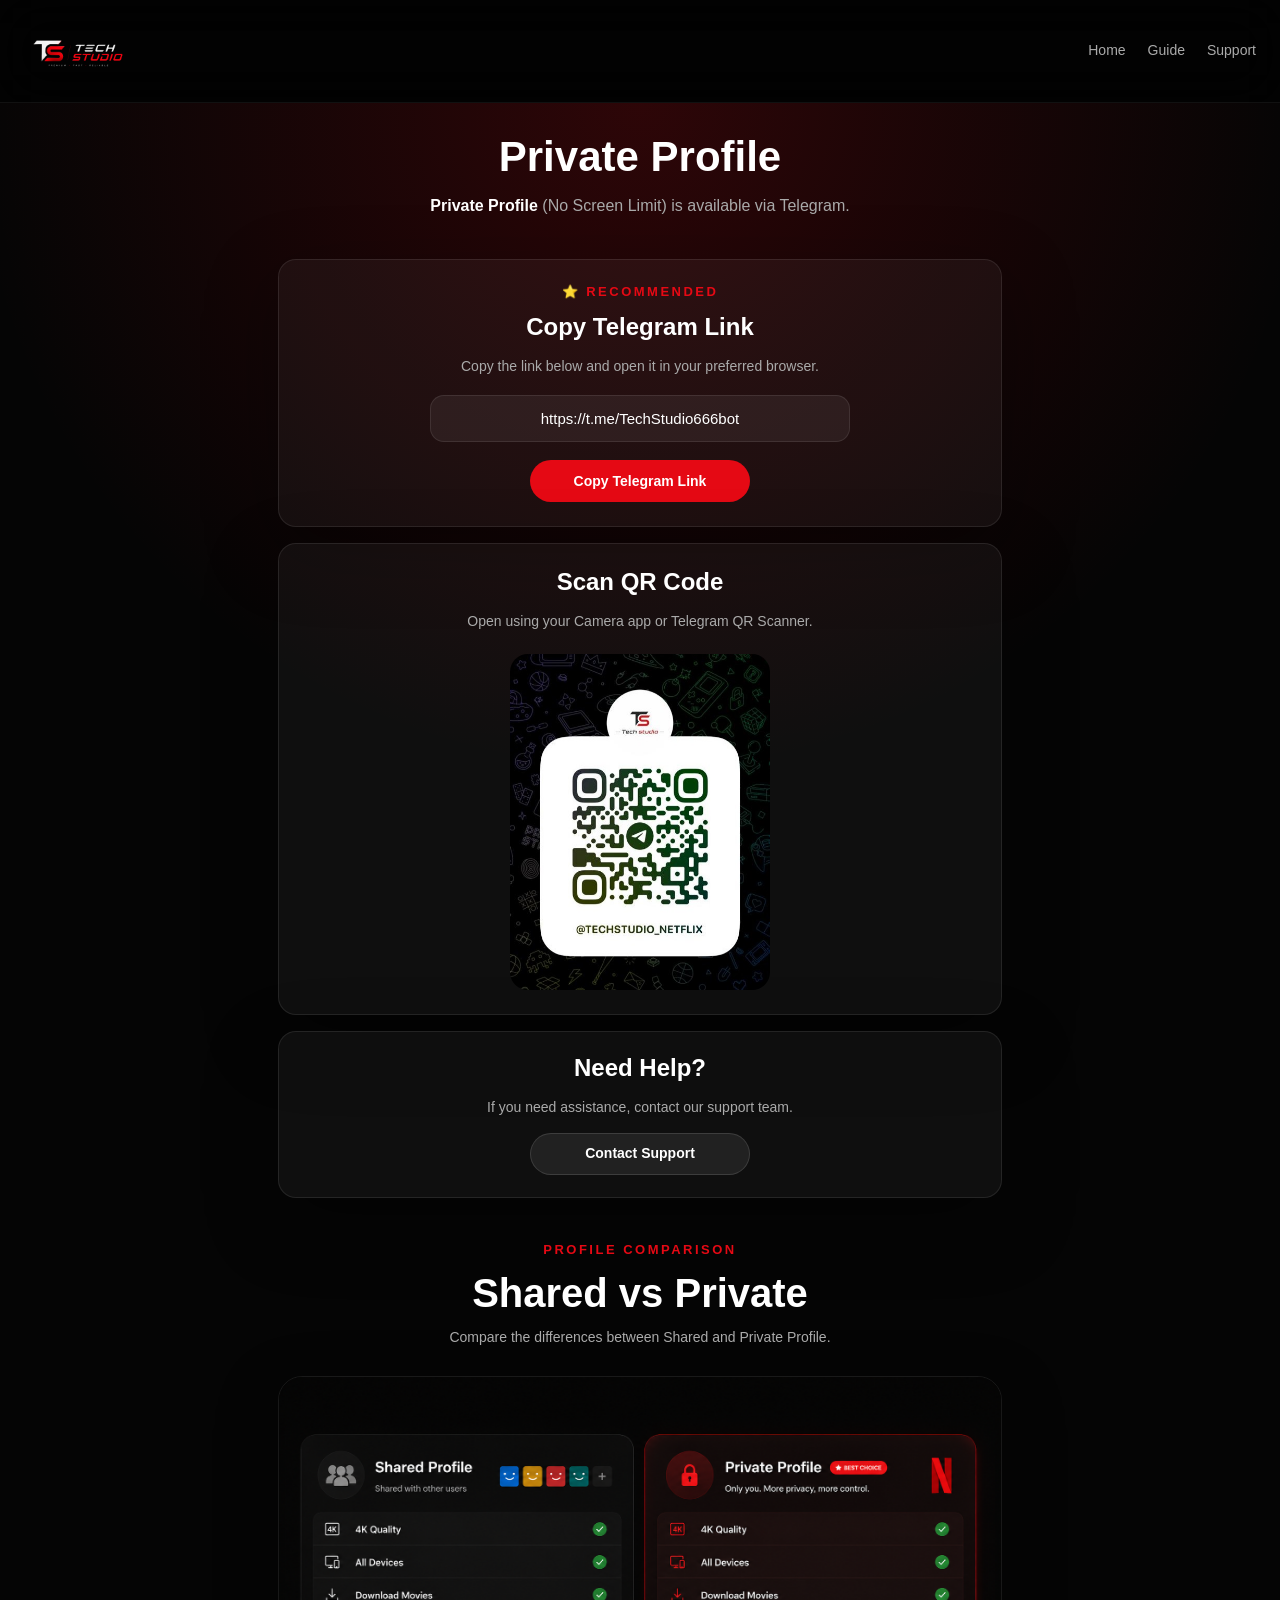
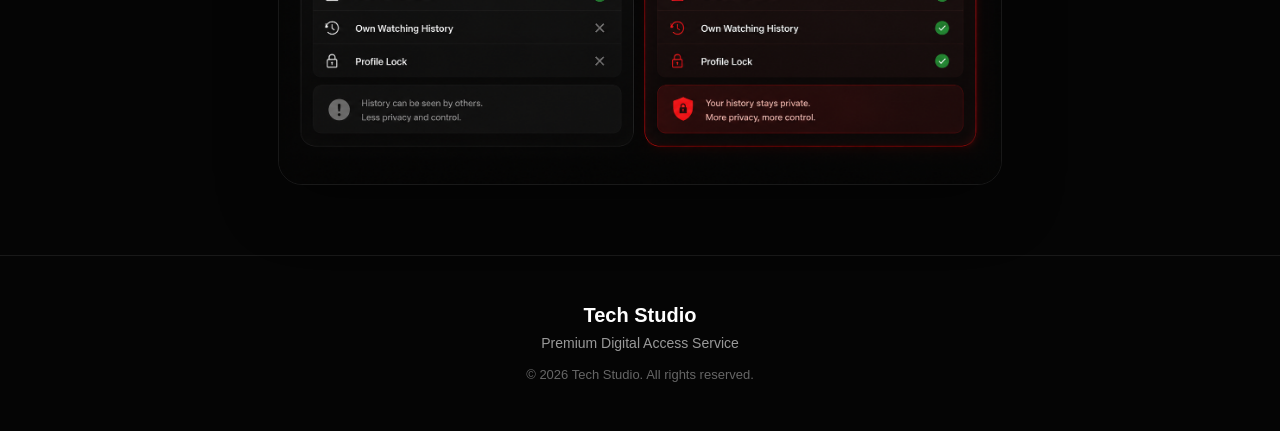
==== access.html @ a4d84f59 "Update guide" ====
<!DOCTYPE html>
<html lang="en">
<head>
  <meta charset="UTF-8" />
  <meta name="viewport" content="width=device-width, initial-scale=1.0" />

  <title>Access Private Profile | Tech Studio</title>

  <meta name="description" content="Continue via Telegram to receive your Tech Studio Private Profile account.">

  <link rel="icon" type="image/png" href="favicon.png">
  <link rel="stylesheet" href="style.css" />
</head>

<body class="start-page">

<header class="topbar">
  <div class="nav">
    <div class="logo">
      <a href="index.html">
        <img src="logo.png" alt="Tech Studio Logo">
      </a>
    </div>

    <div class="nav-links">
      <a href="index.html">Home</a>
      <a href="guide.html">Guide</a>
      <a href="https://t.me/Techstudioadmin" target="_blank">Support</a>
    </div>
  </div>
</header>

<main>

  <section class="start-intro">
    <h1>Private Profile</h1>
    <p>
      <strong>Private Profile</strong> (No Screen Limit) is available via Telegram.
    </p>
  </section>

  <section class="start-center">

    <div class="start-card">
      <p class="eyebrow">⭐ RECOMMENDED</p>

      <h2>Copy Telegram Link</h2>

      <p class="muted">
        Copy the link below and open it in your preferred browser.
      </p>

      <div class="copy-box" id="telegramLink">
        https://t.me/TechStudio666bot
      </div>

      <button onclick="copyTelegramLink()" class="primary-btn">
        Copy Telegram Link
      </button>

      <p id="copyMessage" class="copy-message">
        Link copied successfully.
      </p>
    </div>

    <div class="start-card">
      <h2>Scan QR Code</h2>

      <p class="muted">
        Open using your Camera app or Telegram QR Scanner.
      </p>

      <img src="telegram-qr.jpeg" class="telegram-qr" alt="Telegram QR Code">
    </div>

    <div class="start-card small-card">
      <h2>Need Help?</h2>

      <p class="muted">
        If you need assistance, contact our support team.
      </p>

      <button onclick="contactSupport()" class="secondary-btn full">
        Contact Support
      </button>
    </div>

    <div class="start-compare">
      <div class="section-title">
        <p class="eyebrow">PROFILE COMPARISON</p>
        <h2>Shared vs Private</h2>
        <p class="muted">
          Compare the differences between Shared and Private Profile.
        </p>
      </div>

      <img src="profile-compare.png" class="compare-banner">
    </div>

  </section>

</main>

<footer class="footer">
  <h3>Tech Studio</h3>
  <p>Premium Digital Access Service</p>
  <small>© 2026 Tech Studio. All rights reserved.</small>
</footer>

<script src="script.js"></script>
</body>
</html>
---- style.css ----
* {
  box-sizing: border-box;
}

html {
  scroll-behavior: smooth;
}

body {
  margin: 0;
  background: #050505;
  color: #fff;
  font-family: Arial, sans-serif;
}

.loader {
  position: fixed;
  inset: 0;
  background: #050505;
  display: flex;
  align-items: center;
  justify-content: center;
  z-index: 999999;
  transition: opacity 0.6s ease, visibility 0.6s ease;
}

.loader img {
  width: 140px;
  opacity: 0;
  animation: logoFade 1s ease forwards;
}

.loader.hide {
  opacity: 0;
  visibility: hidden;
}

@keyframes logoFade {
  from {
    opacity: 0;
    transform: scale(0.92);
  }

  to {
    opacity: 1;
    transform: scale(1);
  }
}

.topbar {
  position: sticky;
  top: 0;
  z-index: 9999;
  background: rgba(0,0,0,.55);
  backdrop-filter: blur(25px);
  -webkit-backdrop-filter: blur(25px);
  border-bottom: 1px solid rgba(255,255,255,.06);
}

.nav {
  max-width: 1280px;
  margin: auto;
  padding: 16px 24px;
  display: flex;
  justify-content: space-between;
  align-items: center;
}

.logo img {
  height: 70px;
  width: auto;
  display: block;
}

.nav-links {
  display: flex;
  gap: 22px;
}

.nav-links a {
  color: #aaa;
  text-decoration: none;
  font-size: 14px;
}

.nav-links a:hover {
  color: white;
}

.nav-links a{
    transition:.25s;
}

.nav-links a:hover{
    color:white;
}

.nav-links a::after{
    content:"";
    display:block;
    height:2px;
    background:#e50914;
    transform:scaleX(0);
    transition:.25s;
}

.nav-links a:hover::after{
    transform:scaleX(1);
}

.nav-divider {
  width: 1px;
  height: 18px;
  background: rgba(255,255,255,.18);
  display: inline-block;
}


.hero {
  min-height: 82vh;
  display: flex;
  align-items: center;
  justify-content: center;
  text-align: center;
  padding: 80px 20px;
  background:
    radial-gradient(circle at top, rgba(229,9,20,.28), transparent 42%),
    #050505;
}

.hero-content {
  max-width: 760px;
}

.hero-tag,
.eyebrow {
  color: #e50914;
  letter-spacing: 2.5px;
  font-size: 13px;
  font-weight: 800;
  margin: 0 0 14px;
}

.hero h1 {
  font-size: clamp(58px, 7vw, 75px);
  line-height: .95;
  margin: 0;
  font-weight: 900;
}

.hero-desc {
  margin-top: 24px;
  color: #aaa;
  font-size: 19px;
}

.hero-price {
  margin-top: 28px;
  font-size: 50px;
  font-weight: 900;
}

.hero-price span {
  font-size: 18px;
  color: #999;
  font-weight: 400;
}

.hero-buttons{
    margin-top:40px;

    display:flex;
    flex-direction:column;

    align-items:center;

    gap:24px;
}

.netflix-logo{

    width:620px;

    max-width:85%;

    display:block;

    margin:0 auto 20px;
}

.primary-btn{
    transition:.25s;
}

.primary-btn:hover{
    transform:translateY(-2px);
    box-shadow:
    0 10px 30px rgba(229,9,20,.4);
}

.guide-link{

    color:white;

    text-decoration:none;

    font-size:18px;

    font-weight:600;

    position:relative;

    transition:.25s;
}

.guide-link::after{

    content:"";

    position:absolute;

    left:0;
    bottom:-6px;

    width:100%;
    height:2px;

    background:#e50914;

    transition:.25s;
}

.guide-link:hover{

    color:#e50914;
}

.guide-link:hover::after{

    transform:scaleX(1.2);
}

.primary-btn.hero-btn{
    width:420px;
}

.secondary-btn.hero-btn{
    width:220px;
}

.hero-btn{
    width:auto;
}

.section {
  max-width: 1180px;
  margin: auto;
  padding: 44px 22px;
}

.section-title{
    text-align:center;
    margin-bottom:30px;
}

.section-title h2{
    font-size:48px;
    margin:10px 0;
    font-weight:800;
}

.section-title .muted{
    max-width:500px;
    margin:auto;
}

#order,
#guide,
#compare,
#support {
  scroll-margin-top: 110px;
}

@media (max-width: 850px) {
  #order,
  #guide,
  #compare,
  #support {
    scroll-margin-top: 35px;
  }
}

.card-head {
  display: flex;
  align-items: center;
  gap: 12px;
  margin-bottom: 14px;
}

.card-head h3 {
  margin: 0;
}

.product-card,
.mini-card,
.compare-card,
.support-card {
  background: rgba(255,255,255,.045);
  border: 1px solid rgba(255,255,255,.09);
  border-radius: 28px;
  box-shadow: 0 24px 70px rgba(0,0,0,.35);
}

.product-badge{
    display:inline-block;
    background:#e50914;
    color:white;
    padding:6px 12px;
    border-radius:999px;
    font-size:12px;
    font-weight:700;
}

.product-card {
  max-width: 860px;
  margin: auto;
  padding: 22px;
}

.product-layout {
    display:flex;
    gap:28px;
    align-items:stretch;
}

.product-right{
    flex:1;

    display:flex;

    flex-direction:column;
}

.product-left,
.product-right {
  flex: 1;
}

.product-poster {
  width: 100%;
  border-radius: 22px;
  display: block;
}

.product-right h2 {
  font-size: 28px;
  margin: 0 0 10px;
}

.product-price{
    margin-top:auto;

    font-size:42px;
    font-weight:800;

    color:white;
}

.muted,
.mini-card p,
.support-card p {
  color: #aaa;
  font-size: 14px;
  line-height: 1.6;
}

.features-grid {
  display: grid;
  grid-template-columns: 1fr 1fr;
  gap: 12px;
  margin: 22px 0;
}

.features-grid div {
  background: rgba(255,255,255,.06);
  border-radius: 14px;
  padding: 13px 14px;
  font-size: 14px;
}

.section-title {
  text-align: center;
  margin-bottom: 28px;
}

.section-title h2{
  font-size: clamp(28px, 4vw, 40px);
  margin: 0 0 10px;
}

.guide-grid {
  display: grid;
  grid-template-columns: repeat(3, 1fr);
  gap: 18px;
}

.mini-card {
  padding: 24px;
}

.mini-card h3 {
  font-size: 20px;
  margin: 14px 0 8px;
}

.icon-box {
  width: 42px;
  height: 42px;
  border-radius: 14px;
  background: rgba(255,255,255,.08);
  display: flex;
  align-items: center;
  justify-content: center;
  font-size: 22px;
}

.icon-box.red {
  background: rgba(229,9,20,.18);
}

.two-buttons {
  display: grid;
  grid-template-columns: 1fr 1fr;
  gap: 10px;
  align-items: center;
}

.modal {
  position: fixed;
  inset: 0;
  background: rgba(0,0,0,.82);
  display: none;
  align-items: center;
  justify-content: center;
  z-index: 99999;
  padding: 20px;
}

.modal-card {
  position: relative;
  max-width: 760px;
  width: 100%;
  background: #111;
  border: 1px solid rgba(255,255,255,.12);
  border-radius: 24px;
  padding: 22px;
}

.modal-card h2 {
  margin: 0 0 16px;
}

.modal-img {
  width: 100%;
  border-radius: 16px;
  display: block;
}

.modal-close {
  position: absolute;
  top: 14px;
  right: 14px;
  width: 36px;
  height: 36px;
  padding: 0;
  border-radius: 50%;
  background: rgba(255,255,255,.1);
  color: white;
  font-size: 22px;
}

.compare-banner{

    width:100%;

    max-width:1100px;

    display:block;

    margin:auto;

    border-radius:24px;

    border:1px solid rgba(255,255,255,.08);

    box-shadow:
    0 20px 60px rgba(0,0,0,.35);

    transition:.3s;

}

.compare-banner:hover{

    transform:translateY(-4px);

}

.support-card {
  max-width: 620px;
  margin: auto;
  padding: 28px;
  text-align: center;
}

.support-buttons {
  display: flex;
  flex-direction: column;
  gap: 14px;
}

.support-buttons .primary-btn,
.support-buttons .secondary-btn {
  height: 44px;
  font-size: 14px;
  border-radius: 999px;
}

button,
.secondary-btn {
  border: none;
  border-radius: 999px;
  padding: 11px 18px;
  line-height: 1.2;
  font-size: 14px;
  font-weight: 800;
  cursor: pointer;
  text-decoration: none;
  text-align: center;
  transition: .25s;
}

.primary-btn {
  background: #e50914;
  color: #fff;
  width: 100%;
}

.product-right .primary-btn{
    margin-top:auto;
}

.primary-btn:hover {
  transform: translateY(-2px);
  box-shadow: 0 0 30px rgba(229,9,20,.42);
}

.secondary-btn {
  background: rgba(255,255,255,.08);
  color: #fff;
  border: 1px solid rgba(255,255,255,.12);
}

.secondary-btn:hover {
  background: rgba(255,255,255,.13);
}

.full {
  width: 100%;
}

.footer {
  text-align: center;
  padding: 48px 20px;
  border-top: 1px solid rgba(255,255,255,.08);
}

.footer h3 {
  margin: 0 0 8px;
  font-size: 20px;
  color: #fff;
}

.footer p {
  margin: 0 0 14px;
  color: #999;
  font-size: 14px;
}

.footer small {
  color: #666;
  font-size: 13px;
}

@media(min-width:851px){

    .product-right{
        display:flex;
        flex-direction:column;
    }

    .product-right .primary-btn{
        margin-top:auto;
    }

}

@media (max-width: 850px) {
  .product-layout {
    flex-direction: column;
  }

  .guide-grid {
    grid-template-columns: 1fr;
  }

  .support-buttons,
  .two-buttons {
    grid-template-columns: 1fr;
  }

  .nav {
    padding: 12px 16px;
  }

  .logo img {
    height: 42px;
  }

  .nav-links {
    gap: 12px;
  }

  .nav-links a {
    font-size: 13px;
  }

  .section {
    padding: 38px 16px;
  }

  .hero {
    min-height: 76vh;
  }

  .hero-desc {
    font-size: 16px;
  }

  .hero-price {
    font-size: 42px;
  }

  .primary-btn.hero-btn{
    width:100%;
    max-width:420px;
  }

  .secondary-btn.hero-btn{
      width:220px;
  }
}

.popup-overlay{

    position:fixed;

    inset:0;

    background:rgba(0,0,0,.75);

    backdrop-filter:blur(10px);

    display:flex;

    align-items:center;

    justify-content:center;

    z-index:9999;
}

.popup-card{

    width:420px;

    max-width:90%;

    background:#0d0d0d;

    border:1px solid rgba(255,255,255,.08);

    border-radius:28px;

    padding:28px;

    text-align:center;

    position:relative;
}

.popup-image{

    width:100%;

    border-radius:18px;

    margin:auto;
}

.popup-price{

    font-size:42px;

    font-weight:900;

    margin:20px 0;
}

.popup-link{

    display:block;

    margin-top:16px;

    color:#999;

    text-decoration:none;
}

.popup-link:hover{

    color:white;
}

.popup-close{

    position:absolute;

    top:12px;

    right:14px;

    background:none;

    border:none;

    color:white;

    font-size:28px;

    cursor:pointer;
}

.guide-intro{
  max-width:760px;
  margin:auto;
  padding:30px 20px 22px;
  text-align:center;
}

.guide-intro h1{
  font-size:42px;
  margin:0 0 10px;
  font-weight:800;
}

.guide-intro p{
  margin:0 auto;
  color:#aaa;
  font-size:14px;
  text-align:center;
}

.guide-center{
  max-width:760px;
  margin:auto;
  padding:18px 18px 70px;
  display:grid;
  gap:16px;
}

.guide-panel{
  background:rgba(255,255,255,.045);
  border:1px solid rgba(255,255,255,.09);
  border-radius:18px;
  padding:22px;
}

.guide-panel h2{
  font-size:22px;
  margin:0;
}

.guide-panel p{
  color:#aaa;
  font-size:15px;
  line-height:1.6;
  margin:12px 0 16px;
}

.guide-actions{
  display:grid;
  grid-template-columns:1fr 1fr;
  gap:10px;
}

.guide-panel .primary-btn,
.guide-panel .secondary-btn{
    height:42px;
    padding:0 18px;
    font-size:13px;
    font-weight:600;
    border-radius:10px;
    margin-top:0;
}

.guide-inline-img{
  width:100%;
  display:block;
  border-radius:14px;
  margin-top:14px;
}

@media(max-width:650px){
  .guide-intro{
    padding-top:80px;
  }

  .guide-actions{
    grid-template-columns:1fr;
  }
}

body.guide-page {
  background: #050505;
}

body.guide-page main {
  background:
    radial-gradient(circle at top center, rgba(229,9,20,.18), transparent 36%),
    #050505;
}

/* ===========================
   Mobile Hero Scale Fix
=========================== */

@media (max-width: 768px) {

  .hero {
    min-height: 68vh !important;
    padding: 55px 18px 45px !important;
  }

  .hero-content {
    transform: scale(0.85);
    transform-origin: top center;
  }

  .hero-tag {
    margin-bottom: 10px !important;
  }

  .netflix-logo {
    width: 520px !important;
    max-width: 90% !important;
    margin-bottom: 12px !important;
  }

  .hero h1 {
    margin: 0 !important;
  }

  .hero-desc {
    margin-top: 16px !important;
  }

  .hero-price {
    margin-top: 22px !important;
  }

  .hero-buttons {
    margin-top: 26px !important;
    gap: 18px !important;
  }
}

@media (max-width:768px){

    .product-card{

        transform: scale(0.85);

        transform-origin: top center;

        margin-bottom: -60px;

    }

}


.guide-inline-img {
  cursor: pointer;
  transition: .25s;
}

.guide-inline-img:hover {
  transform: scale(1.01);
  opacity: .92;
}

#support .section-title h1{
    font-size:42px;
    font-weight:800;
    margin:0 0 10px;
}

#support .section-title p{
    max-width:500px;
    margin:auto;
}

.support-panel{
    max-width:760px;
    margin:auto;
}

.support-actions{
  max-width:760px;
  margin:auto;
  background:rgba(255,255,255,.045);
  border:1px solid rgba(255,255,255,.09);
  border-radius:18px;
  padding:22px;

  display:grid;
  grid-template-columns:1fr 1fr;
  gap:10px;
}

.support-actions .primary-btn,
.support-actions .secondary-btn{
  height:42px;
  padding:0 18px;
  font-size:13px;
  font-weight:600;
  border-radius:10px;
}

@media(max-width:650px){
  .support-actions{
    grid-template-columns:1fr;
  }
}

.video-modal-card {
  max-width: 900px;
}

.video-frame {
  position: relative;
  width: 100%;
  aspect-ratio: 16 / 9;
  background: #000;
  border-radius: 16px;
  overflow: hidden;
}

.video-frame iframe {
  width: 100%;
  height: 100%;
  display: block;
}


/* ===========================
   START PAGE
=========================== */

.start-page {
  background: #050505;
}

.start-page main {
  background:
    radial-gradient(circle at top center, rgba(229,9,20,.18), transparent 36%),
    #050505;
}

.start-intro {
  max-width: 760px;
  margin: auto;
  padding: 30px 20px 22px;
  text-align: center;
}

.start-intro h1 {
  font-size: 42px;
  font-weight: 800;
  margin: 0 0 12px;
}

.start-intro p {
  color: #aaa;
  font-size: 16px;
  line-height: 1.6;
  margin: 0;
}

.start-intro strong {
  color: white;
}

.start-center {
  max-width: 760px;
  margin: auto;
  padding: 18px 18px 70px;
  display: grid;
  gap: 16px;
}

.start-card {
  background: rgba(255,255,255,.045);
  border: 1px solid rgba(255,255,255,.09);
  border-radius: 18px;
  padding: 24px;
  text-align: center;
  box-shadow: 0 24px 70px rgba(0,0,0,.35);
}

.start-card h2 {
  font-size: 24px;
  margin: 0 0 10px;
}

.copy-box {
  background: rgba(255,255,255,.06);
  border: 1px solid rgba(255,255,255,.09);
  border-radius: 14px;
  padding: 14px;
  margin: 18px 0;
  color: #fff;
  font-size: 15px;
  word-break: break-all;
}

.copy-message {
  display: none;
  color: #46d369;
  font-size: 13px;
  margin: 14px 0 0;
}

.telegram-qr {
  width: 260px;
  max-width: 100%;
  display: block;
  margin: 22px auto 0;
  border-radius: 18px;
}

.small-card {
  padding: 22px;
}

.start-compare {
  margin-top: 28px;
}

@media(max-width:650px) {
  .start-intro {
    padding-top: 55px;
  }

  .start-intro h1 {
    font-size: 34px;
  }

  .start-card {
    padding: 20px;
  }

  .telegram-qr {
    width: 220px;
  }
}


.start-card .primary-btn,
.start-card .secondary-btn {
  width: auto;
  min-width: 220px;
  padding: 0 32px;
  height: 42px;
  display: inline-flex;
  align-items: center;
  justify-content: center;
}

.copy-box {
  max-width: 420px;
  margin: 18px auto;
}

@media(max-width:650px) {
  .start-card .primary-btn,
  .start-card .secondary-btn {
    width: 100%;
    max-width: 320px;
  }

  .copy-box {
    max-width: 320px;
  }
}

@media (max-width:768px){

    .popup-card{
        transform: scale(.80);
        transform-origin:center;
    }

}

.popup-desc{

    color:#a8a8a8;

    font-size:15px;

    line-height:1.7;

    margin:18px 0 26px;

}


.popup-features{
    list-style:none;
    padding:0;
    margin:24px auto 30px;
    max-width:260px;
}

.popup-features li{
    display:flex;
    align-items:center;
    gap:12px;
    color:#ececec;
    font-size:15px;
    margin:12px 0;
}

.popup-features span{
    color:#ff2d2d;
    font-weight:700;
    font-size:17px;
}

.popup-card .primary-btn{

    width:290px;

    height:38px;

    margin:30px auto 0;

    display:flex;

    justify-content:center;

    align-items:center;

}
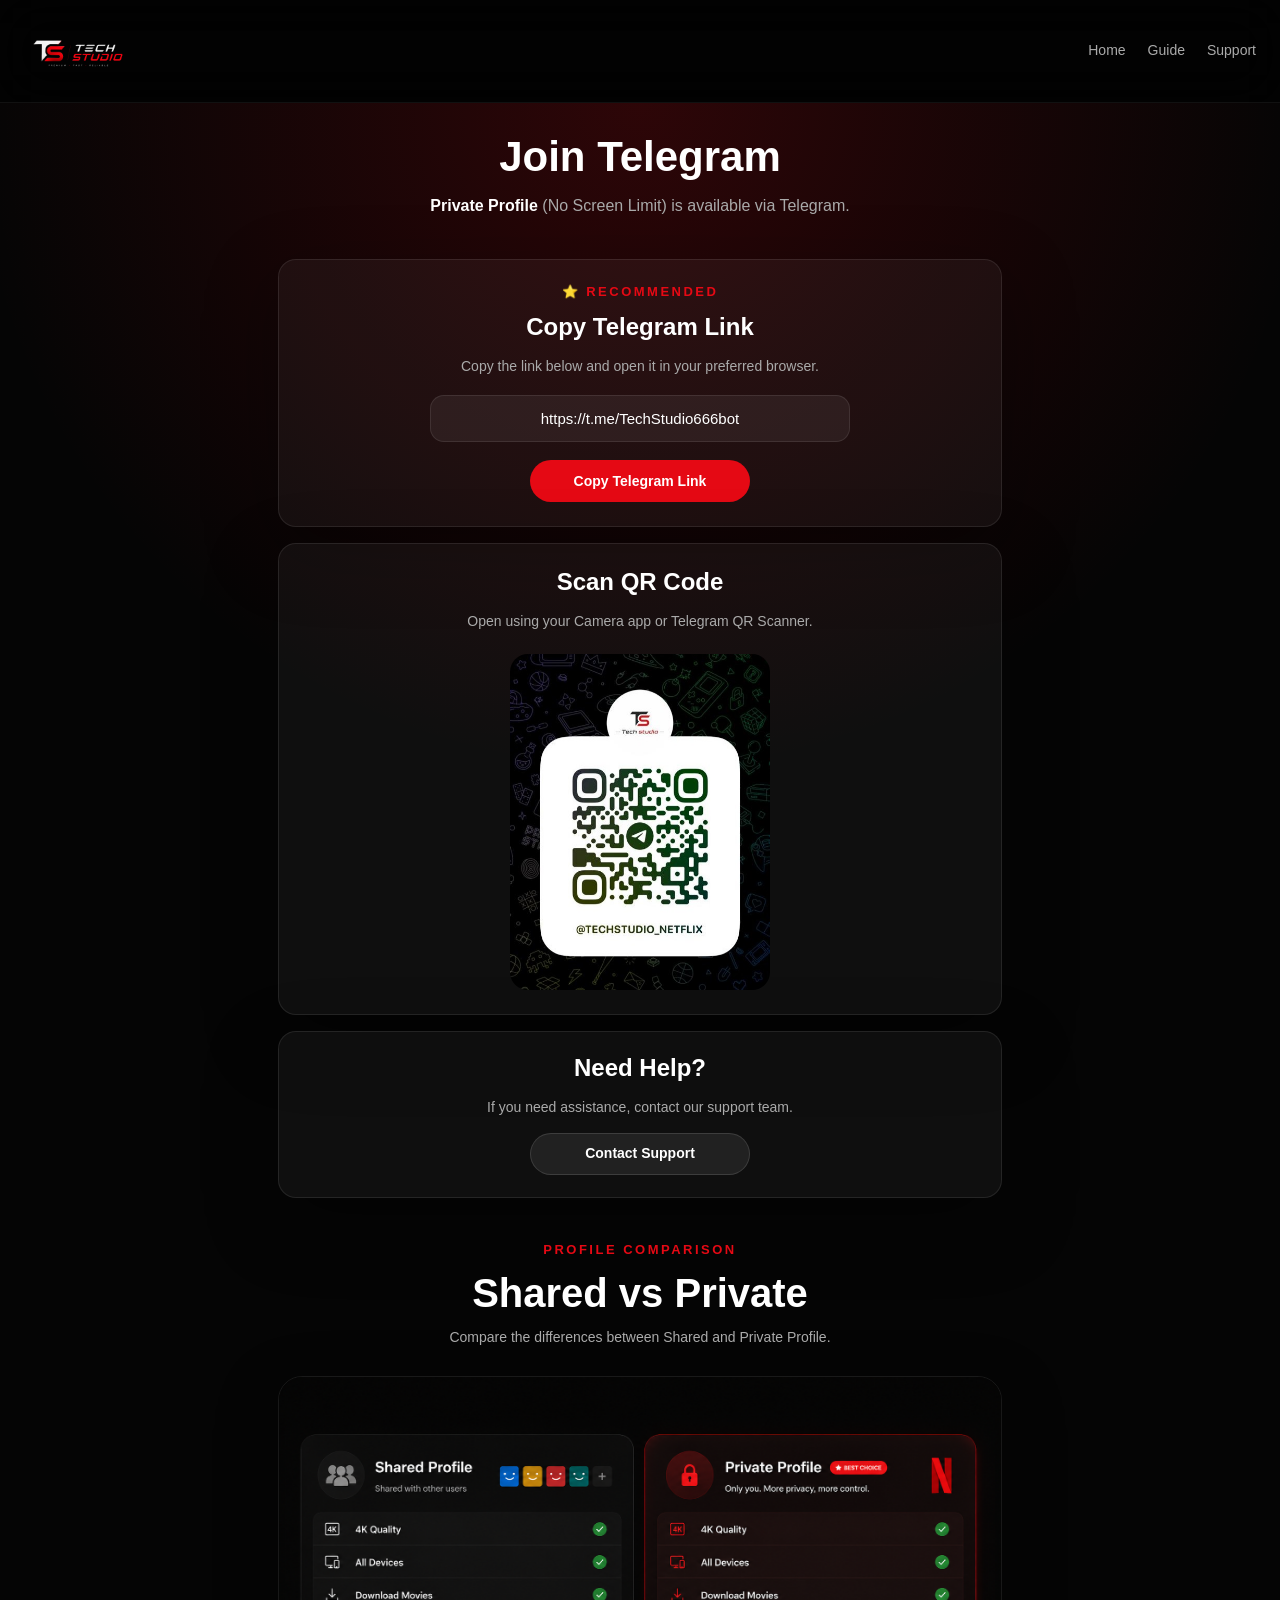
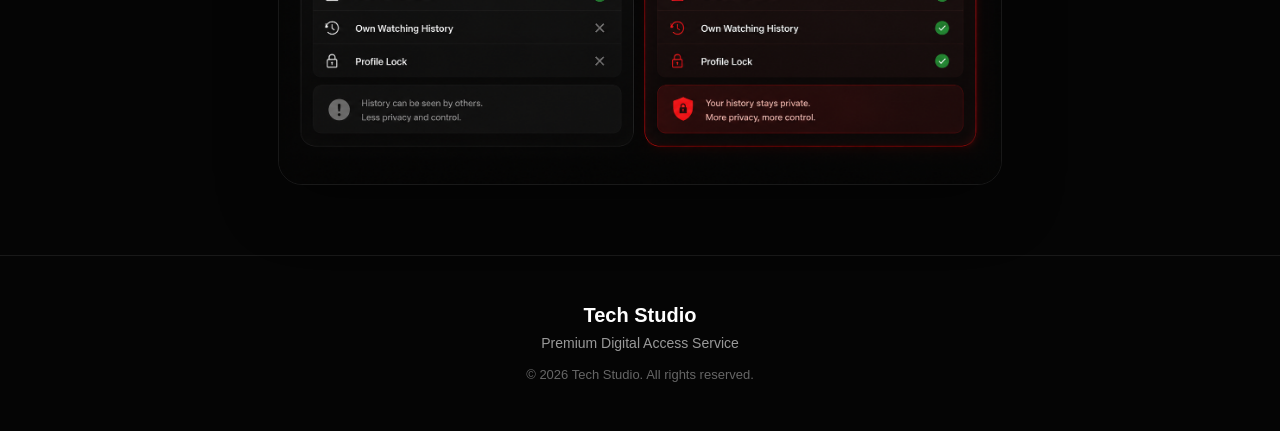
==== commit dceaf6af: "Update guide" ====
--- a/access.html
+++ b/access.html
@@ -33,7 +33,7 @@
 <main>
 
   <section class="start-intro">
-    <h1>Private Profile</h1>
+    <h1>Join Telegram</h1>
     <p>
       <strong>Private Profile</strong> (No Screen Limit) is available via Telegram.
     </p>
--- a/style.css
+++ b/style.css
@@ -824,7 +824,7 @@
 
 @media(max-width:650px){
   .guide-intro{
-    padding-top:80px;
+    padding-top:30px;
   }
 
   .guide-actions{
@@ -1174,4 +1174,88 @@
 
     align-items:center;
 
+}
+
+/* HOME Guide section - mobile only */
+@media (max-width:768px){
+
+  #guide.section{
+    padding-top:28px;
+    padding-bottom:28px;
+  }
+
+  #guide .section-title{
+    margin-bottom:18px;
+  }
+
+  #guide .section-title h2{
+    font-size:30px;
+  }
+
+  #guide .mini-card{
+    padding:18px;
+    border-radius:18px;
+  }
+
+  #guide .guide-grid{
+    gap:12px;
+  }
+
+  #guide .card-head{
+    gap:10px;
+    margin-bottom:10px;
+  }
+
+  #guide .icon-box{
+    width:36px;
+    height:36px;
+    border-radius:12px;
+    font-size:18px;
+  }
+
+  #guide .mini-card h3{
+    font-size:18px;
+  }
+
+  #guide .mini-card p{
+    font-size:13px;
+    line-height:1.5;
+    margin:10px 0 14px;
+  }
+
+  #guide .two-buttons{
+    gap:8px;
+  }
+
+  #guide button,
+  #guide .secondary-btn,
+  #guide .primary-btn{
+    height:38px;
+    padding:0 14px;
+    font-size:12px;
+  }
+}
+
+/* ===========================
+   Compare Image Responsive
+=========================== */
+
+.compare-desktop{
+  display:block;
+}
+
+.compare-mobile{
+  display:none;
+}
+
+@media(max-width:768px){
+
+  .compare-desktop{
+    display:none;
+  }
+
+  .compare-mobile{
+    display:block;
+  }
+
 }
